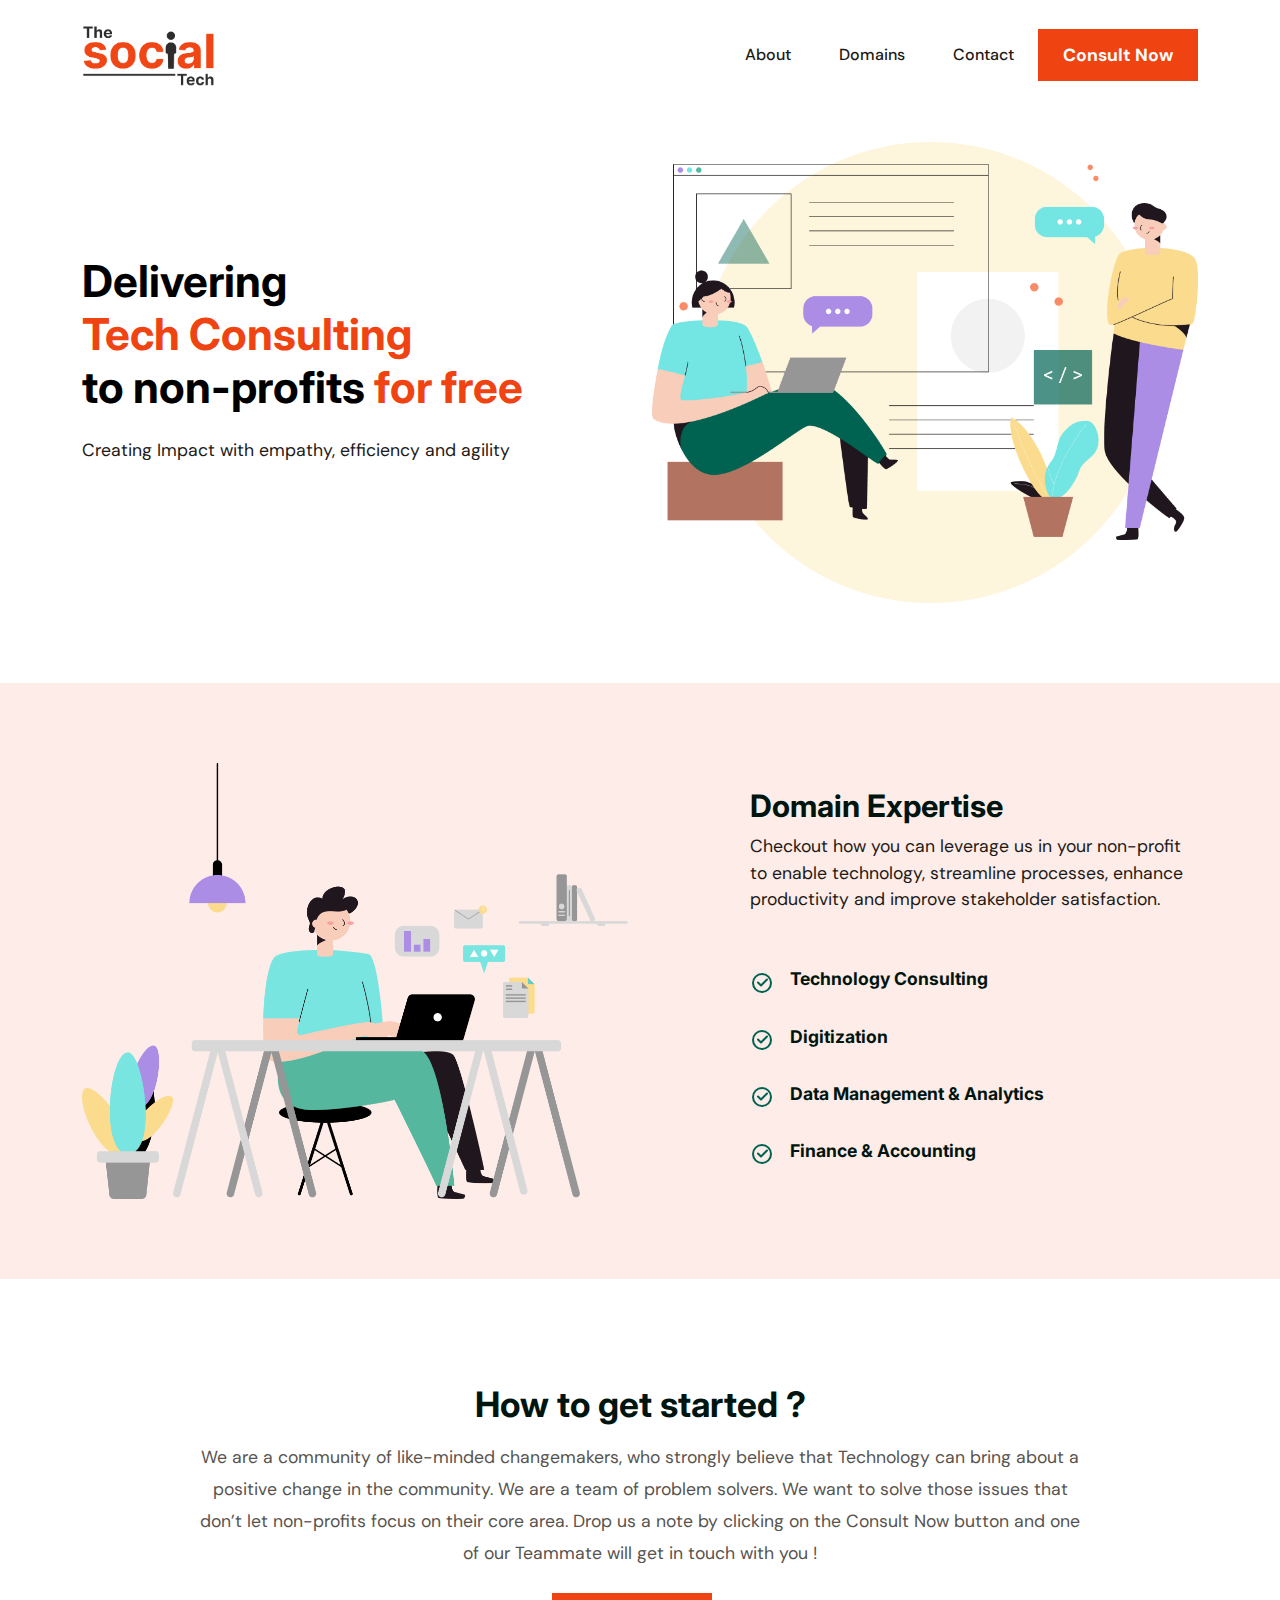
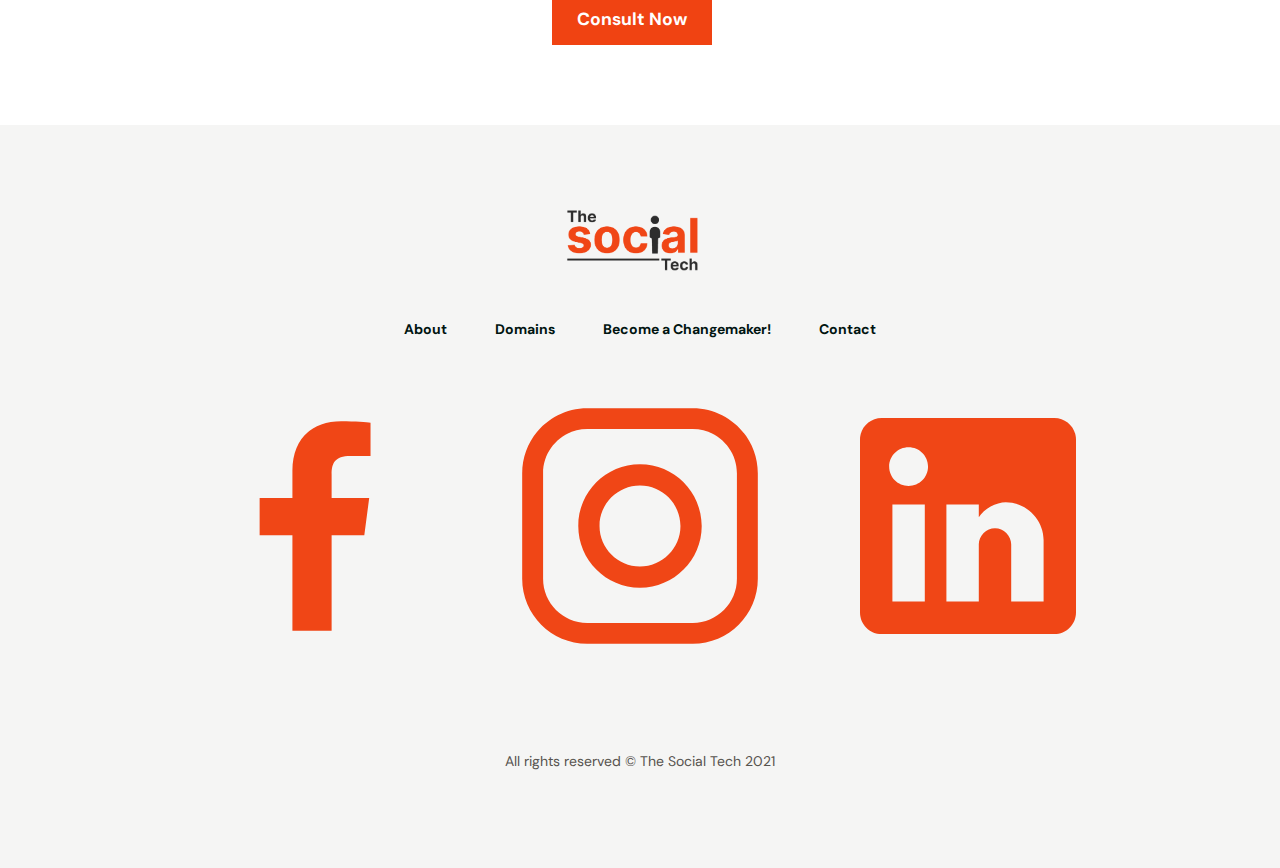
==== index.html @ 2494083f "Initial Commit" ====
<!DOCTYPE html>
<html lang="en">
  <head>
    <title>TheSocialTech | Helping Non Profits with Technology Consulting, Digitization, Analytic and Finance & Accounting</title>
    <meta charset="utf-8">
    <meta name="viewport" content="width=device-width, initial-scale=1, shrink-to-fit=no">
    <meta name="description" content="">
    <meta name="author" content="">
    <link rel="stylesheet" href="https://fonts.googleapis.com/css2?family=DM+Sans:wght@400;500;700&display=swap">
    <link rel="stylesheet" href="https://fonts.googleapis.com/css2?family=Poppins:wght@400;500;700&display=swap">
    <link rel="stylesheet" href="https://fonts.googleapis.com/css?family=Inter:400&amp;subset=latin">
    <link rel="stylesheet" href="css/bootstrap/bootstrap.min.css">
    <link rel="icon" href="favicon.ico">
  </head>
  <body>
    <div class="">
        
      <nav class="position-relative navbar navbar-expand-lg navbar-light py-5"><div class="container">
        <a class="navbar-brand" href="index.html">
          <img src="images/thesocialtech-logo.png" alt="" width="132"></a>
        <button class="btn p-0 d-lg-none navbar-burger">
          <svg width="24" height="24" viewbox="0 0 24 24" fill="none" xmlns="http://www.w3.org/2000/svg"><path fill-rule="evenodd" clip-rule="evenodd" d="M3.5 7C3.22386 7 3 6.77614 3 6.5C3 6.22386 3.22386 6 3.5 6H20.5C20.7761 6 21 6.22386 21 6.5C21 6.77614 20.7761 7 20.5 7H3.5ZM3.5 12C3.22386 12 3 11.7761 3 11.5C3 11.2239 3.22386 11 3.5 11H20.5C20.7761 11 21 11.2239 21 11.5C21 11.7761 20.7761 12 20.5 12H3.5ZM3 16.5C3 16.7761 3.22386 17 3.5 17H20.5C20.7761 17 21 16.7761 21 16.5C21 16.2239 20.7761 16 20.5 16H3.5C3.22386 16 3 16.2239 3 16.5Z" fill="#006251"></path></svg></button>
        <ul class="d-none d-lg-flex ms-auto navbar-nav">
		  <li class="nav-item"><a class="nav-link" href="about.html">About</a></li>
          <li class="nav-item"><a class="nav-link" href="service-domains.html">Domains</a></li>
          <li class="nav-item"><a class="nav-link" href="contact.html">Contact</a></li>
          <li class="nav-item">
        </ul>
		<div class="d-none d-lg-block"><a class="btn btn-secondary" href="non-profit-consult-us.html">Consult Now</a></li>
        </div>
        <div class="d-none navbar-menu position-fixed top-0 start-0 bottom-0 w-75 mw-sm" style="z-index: 9999;">
          <div class="navbar-backdrop position-fixed top-0 start-0 end-0 bottom-0 bg-primary" style="opacity: 90%;"></div>
          <nav class="position-relative h-100 w-100 d-flex flex-column py-6 px-6 navbar-light bg-white overflow-auto"><div class="d-flex align-items-center mb-10">
            <a class="me-auto navbar-brand" href="index.html">
              <img src="images/thesocialtech-logo.png" alt="" width="132"></a>
            <button class="navbar-close btn-close" type="button" aria-label="Close"></button>
            </div>
            <div>
              <ul class="nav flex-column"><li class="nav-item mb-4"><a class="nav-link" href="about.html">About</a></li>
                <li class="nav-item mb-4"><a class="nav-link" href="service-domains.html">Domains</a></li>
                <li class="nav-item mb-4"><a class="nav-link" href="contact.html">Contact</a></li>
              </ul><div class="mt-auto">
              <div class="py-6"><a class="w-100 btn btn-primary mb-2" href="non-profit-consult-us.html">Consult Now</a></div>
              <p class="mb-4 small text-center text-muted">© 2021 All rights reserved.</p>
              </div>
            </div>
          </nav></div>
      </nav>
        
      <section class="pb-8"><div class="container mt-8">
        <div class="row align-items-center mb-12">
          <div class="col-12 col-lg-6 mb-20 mb-lg-0">
            <!--<div class="mw-lg-md">-->
            <h1 class="mb-5 text-primary">
              Delivering<br><span class="text-secondary">Tech Consulting</span><br>
              to non-profits <span class="text-secondary">for free</span>
            </h1>
            <p class="lh-lg mb-6 lead">Creating Impact with empathy, efficiency and agility</p>
            <!--</div>-->
          </div>
          <div class="col-12 col-lg-6 ms-auto">
            <img class="img-fluid" src="cronos-assets/images/example-scene.png" alt="">
		  </div>
        </div>
        </div>
        <div class="d-none navbar-menu position-fixed top-0 start-0 bottom-0 w-75 mw-sm" style="z-index: 9999;">
          <div class="navbar-backdrop position-fixed top-0 start-0 end-0 bottom-0 bg-primary" style="opacity: 90%;"></div>
          <nav class="position-relative h-100 w-100 d-flex flex-column py-6 px-6 navbar-light bg-white overflow-auto"><div class="d-flex align-items-center mb-10">
            <a class="me-auto navbar-brand" href="#">
              <img src="cronos-assets/logos/cronos-logo.svg" alt="" width="132"></a>
            <button class="navbar-close btn-close" type="button" aria-label="Close"></button>
            </div>
            <div>
              <ul class="nav flex-column"><li class="nav-item mb-4"><a class="nav-link" href="#">About</a></li>
                <li class="nav-item mb-4"><a class="nav-link" href="#">Domains</a></li>
                <li class="nav-item mb-4"><a class="nav-link" href="#">Testimonials</a></li>
              </ul></div>
            <div class="mt-auto">
              <div class="py-6"><a class="w-100 btn btn-primary" href="#">Consult Now</a></div>
              <p class="mb-4 small text-center text-muted">© 2021 All rights reserved.</p>
            </div>
          </nav></div>
      </section>
        
      <section class="py-20 bg-secondary-light">
        <div class="container">
          <div class="row align-items-center">
            <div class="col-12 col-lg-6 mb-10 mb-lg-0">
              <img class="img-fluid" src="cronos-assets/images/scene-computer.png" alt="">
            </div>
            <div class="col-12 col-lg-6">
              <div class="mw-lg-md ms-lg-auto">
                <h3>Domain Expertise</h3>
                <p class="mb-14">Checkout how you can leverage us in your non-profit to enable technology,
                  streamline processes, enhance productivity and improve stakeholder satisfaction.</p>
                <div class="d-flex align-items-start mb-6">
                  <span class="me-4">
                    <svg width="24" height="24" viewbox="0 0 24 24" fill="none" xmlns="http://www.w3.org/2000/svg">
                      <path d="M12 21C16.9706 21 21 16.9706 21 12C21 7.02944 16.9706 3 12 3C7.02944 3 3 7.02944 3 12C3 16.9706 7.02944 21 12 21Z" stroke="#006251" stroke-width="2" stroke-linecap="round" stroke-linejoin="round"></path>
                      <path d="M8 11.5L11 14.5L17 8.5" stroke="#006251" stroke-width="2" stroke-linecap="round" stroke-linejoin="round"></path>
                    </svg>
                  </span>
                  <div>
                    <h6 class="mb-3">Technology Consulting</h6>
                  </div>
                </div>
                <div class="d-flex align-items-start mb-6">
                  <span class="me-4">
                    <svg width="24" height="24" viewbox="0 0 24 24" fill="none" xmlns="http://www.w3.org/2000/svg">
                      <path d="M12 21C16.9706 21 21 16.9706 21 12C21 7.02944 16.9706 3 12 3C7.02944 3 3 7.02944 3 12C3 16.9706 7.02944 21 12 21Z" stroke="#006251" stroke-width="2" stroke-linecap="round" stroke-linejoin="round"></path>
                      <path d="M8 11.5L11 14.5L17 8.5" stroke="#006251" stroke-width="2" stroke-linecap="round" stroke-linejoin="round"></path>
                    </svg>
                  </span>
                  <div>
                    <h6 class="mb-3">Digitization</h6>
                  </div>
                </div>
      
                <div class="d-flex align-items-start mb-6">
                  <span class="me-4">
                    <svg width="24" height="24" viewbox="0 0 24 24" fill="none" xmlns="http://www.w3.org/2000/svg">
                      <path d="M12 21C16.9706 21 21 16.9706 21 12C21 7.02944 16.9706 3 12 3C7.02944 3 3 7.02944 3 12C3 16.9706 7.02944 21 12 21Z" stroke="#006251" stroke-width="2" stroke-linecap="round" stroke-linejoin="round"></path>
                      <path d="M8 11.5L11 14.5L17 8.5" stroke="#006251" stroke-width="2" stroke-linecap="round" stroke-linejoin="round"></path>
                    </svg>
                  </span>
                  <div>
                    <h6 class="mb-3">Data Management &amp; Analytics</h6>
                  </div>
                </div>  
      
                <div class="d-flex align-items-start">
                  <span class="me-4">
                    <svg width="24" height="24" viewbox="0 0 24 24" fill="none" xmlns="http://www.w3.org/2000/svg">
                      <path d="M12 21C16.9706 21 21 16.9706 21 12C21 7.02944 16.9706 3 12 3C7.02944 3 3 7.02944 3 12C3 16.9706 7.02944 21 12 21Z" stroke="#006251" stroke-width="2" stroke-linecap="round" stroke-linejoin="round"></path>
                      <path d="M8 11.5L11 14.5L17 8.5" stroke="#006251" stroke-width="2" stroke-linecap="round" stroke-linejoin="round"></path>
                    </svg>
                  </span>
                  <div>
                    <h6 class="mb-3">Finance &amp; Accounting</h6>
                  </div>
                </div>
              </div>
            </div>
          </div>
        </div>
      </section>
        
      <!---<section class="py-20 bg-light">
        <div class="container">
          <div class="mw-3xl mx-auto mb-8 text-center">
            
            <h2 class="mt-6 mb-4">Domain Expertise</h2>
            <p class="mx-auto lh-lg text-muted">Checkout how you can leverage us in your non-profit to enable technology,
              streamline processes, enhance productivity and improve stakeholder satisfaction.
            </p>
          </div>
          <div class="row mb-n4">
            <div class="col-12 col-md-12 col-lg-12 p-4">
              <img class="img-fluid" src="images/services.png" alt="">
            </div>
          </div>
        </div>
      </section>-->
        
      <section class="py-20"><div class="container">
          <div class="mw-4xl mx-auto text-center">
            
            <h2 class="mt-6 mb-4">How to get started ?</h2>
            <p class="mb-6 mx-auto lh-lg text-muted">We are a community of like-minded changemakers, who strongly believe that Technology can bring about a 
      positive change in the community. We are a team of problem solvers. We want to solve those issues that 
      don’t let non-profits focus on their core area. Drop us a note by clicking on the Consult Now button and 
      one of our Teammate will get in touch with you !
      </p>
            <a class="btn btn-primary d-block d-md-inline-block mb-2 mb-md-0 mb-lg-0 me-md-4 btn-secondary" href="non-profit-consult-us.html">Consult Now</a>
          </div>
        </div>
      </section>
        
      <section class="py-20 bg-light"><div class="container">
        <div class="max-w-xl mx-auto">
          <div class="text-center pb-10 border-bottom">
            <a class="d-inline-block mb-10 navbar-brand" href="#">
              <img src="images/thesocialtech-logo.png" alt="" width="132"></a>
            <ul class="list-unstyled d-flex flex-wrap justify-content-center mb-10"><li class="mb-5 mb-lg-0 me-6 me-lg-12"><a class="small link-dark text-decoration-none fw-bold" href="#">About</a></li>
              <li class="mb-5 mb-lg-0 me-6 me-lg-12"><a class="small link-dark text-decoration-none fw-bold" href="#">Domains</a></li>
              <li class="mb-5 mb-lg-0 me-6 me-lg-12"><a class="small link-dark text-decoration-none fw-bold" href="#">Become a Changemaker!</a></li>
              <li><a class="small link-dark text-decoration-none fw-bold" href="#">Contact</a></li>
            </ul><div class="d-flex flex-wrap justify-content-center align-items-center">
            <a class="text-decoration-none me-10" href="https://fb.me/thesocialtechorg">
                  <img src="cronos-assets/logos/brands/facebook.svg" alt=""></a>
                <!--<a class="text-decoration-none me-10" href="#">
                  <img src="cronos-assets/logos/brands/twitter.svg" alt=""></a>-->
                <a class="text-decoration-none me-10" href="https://www.instagram.com/thesocialtechorg/">
                  <img src="cronos-assets/logos/brands/instagram.svg" alt=""></a>
                <a class="text-decoration-none" href="https://linkedin.com/company/thesocialtechorg">
                  <img src="cronos-assets/logos/brands/linkedIn.svg" alt=""></a>
            </div>
          </div>
          <p class="pt-10 small text-muted text-center">All rights reserved © The Social Tech 2021</p>
        </div>
        </div>
      </section>
    </div>
    <script src="js/bootstrap/bootstrap.bundle.min.js"></script>
    <script src="js/main.js"></script>
  </body>
</html>
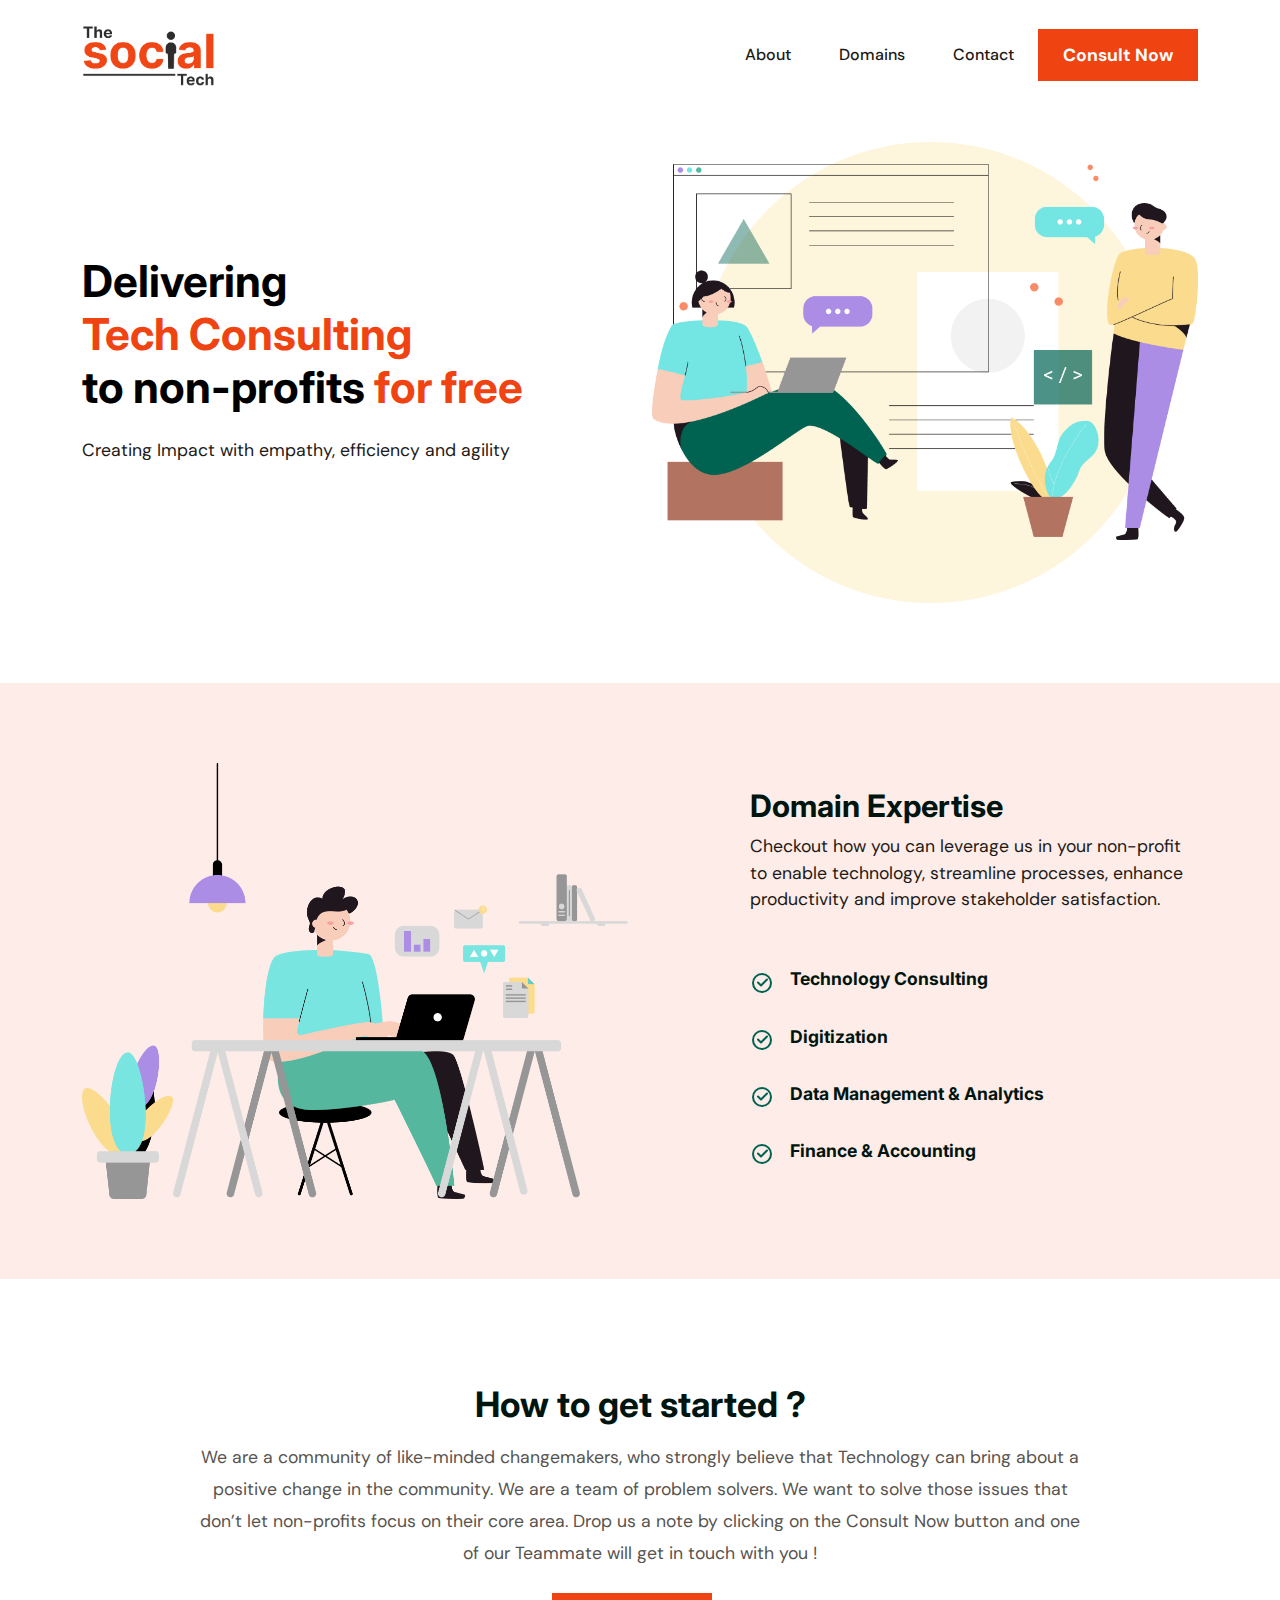
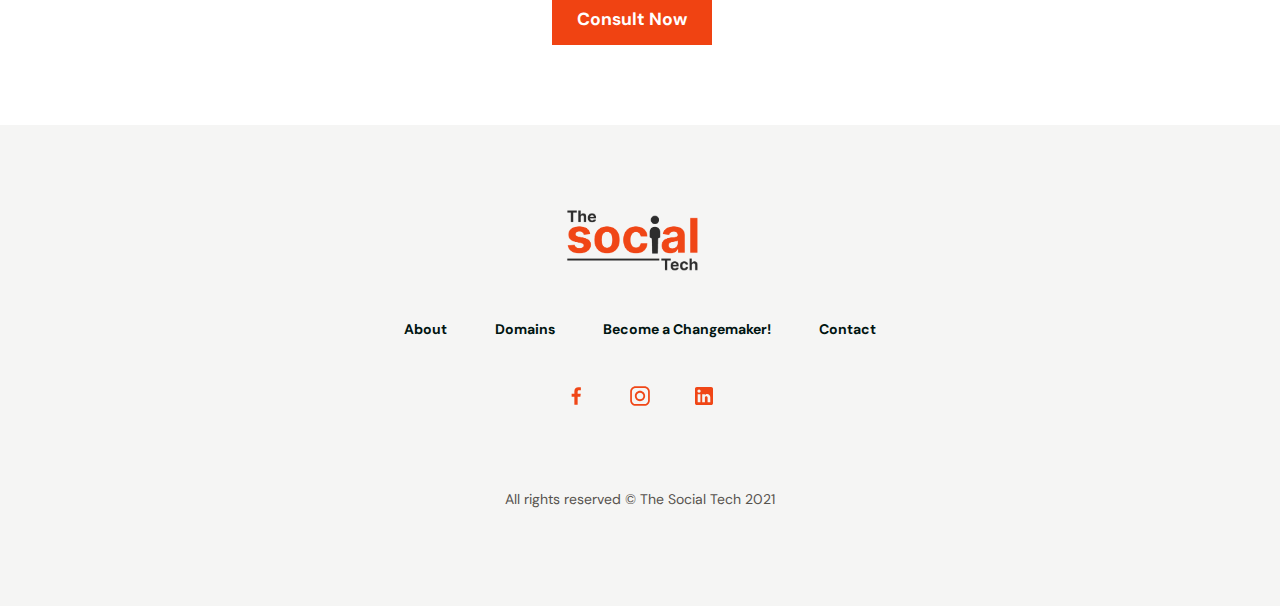
==== commit eec874f7: "Update index.html" ====
--- a/index.html
+++ b/index.html
@@ -1,207 +1,207 @@
-<!DOCTYPE html>
-<html lang="en">
-  <head>
-    <title>TheSocialTech | Helping Non Profits with Technology Consulting, Digitization, Analytic and Finance & Accounting</title>
-    <meta charset="utf-8">
-    <meta name="viewport" content="width=device-width, initial-scale=1, shrink-to-fit=no">
-    <meta name="description" content="">
-    <meta name="author" content="">
-    <link rel="stylesheet" href="https://fonts.googleapis.com/css2?family=DM+Sans:wght@400;500;700&display=swap">
-    <link rel="stylesheet" href="https://fonts.googleapis.com/css2?family=Poppins:wght@400;500;700&display=swap">
-    <link rel="stylesheet" href="https://fonts.googleapis.com/css?family=Inter:400&amp;subset=latin">
-    <link rel="stylesheet" href="css/bootstrap/bootstrap.min.css">
-    <link rel="icon" href="favicon.ico">
-  </head>
-  <body>
-    <div class="">
-        
-      <nav class="position-relative navbar navbar-expand-lg navbar-light py-5"><div class="container">
-        <a class="navbar-brand" href="index.html">
-          <img src="images/thesocialtech-logo.png" alt="" width="132"></a>
-        <button class="btn p-0 d-lg-none navbar-burger">
-          <svg width="24" height="24" viewbox="0 0 24 24" fill="none" xmlns="http://www.w3.org/2000/svg"><path fill-rule="evenodd" clip-rule="evenodd" d="M3.5 7C3.22386 7 3 6.77614 3 6.5C3 6.22386 3.22386 6 3.5 6H20.5C20.7761 6 21 6.22386 21 6.5C21 6.77614 20.7761 7 20.5 7H3.5ZM3.5 12C3.22386 12 3 11.7761 3 11.5C3 11.2239 3.22386 11 3.5 11H20.5C20.7761 11 21 11.2239 21 11.5C21 11.7761 20.7761 12 20.5 12H3.5ZM3 16.5C3 16.7761 3.22386 17 3.5 17H20.5C20.7761 17 21 16.7761 21 16.5C21 16.2239 20.7761 16 20.5 16H3.5C3.22386 16 3 16.2239 3 16.5Z" fill="#006251"></path></svg></button>
-        <ul class="d-none d-lg-flex ms-auto navbar-nav">
-		  <li class="nav-item"><a class="nav-link" href="about.html">About</a></li>
-          <li class="nav-item"><a class="nav-link" href="service-domains.html">Domains</a></li>
-          <li class="nav-item"><a class="nav-link" href="contact.html">Contact</a></li>
-          <li class="nav-item">
-        </ul>
-		<div class="d-none d-lg-block"><a class="btn btn-secondary" href="non-profit-consult-us.html">Consult Now</a></li>
-        </div>
-        <div class="d-none navbar-menu position-fixed top-0 start-0 bottom-0 w-75 mw-sm" style="z-index: 9999;">
-          <div class="navbar-backdrop position-fixed top-0 start-0 end-0 bottom-0 bg-primary" style="opacity: 90%;"></div>
-          <nav class="position-relative h-100 w-100 d-flex flex-column py-6 px-6 navbar-light bg-white overflow-auto"><div class="d-flex align-items-center mb-10">
-            <a class="me-auto navbar-brand" href="index.html">
-              <img src="images/thesocialtech-logo.png" alt="" width="132"></a>
-            <button class="navbar-close btn-close" type="button" aria-label="Close"></button>
-            </div>
-            <div>
-              <ul class="nav flex-column"><li class="nav-item mb-4"><a class="nav-link" href="about.html">About</a></li>
-                <li class="nav-item mb-4"><a class="nav-link" href="service-domains.html">Domains</a></li>
-                <li class="nav-item mb-4"><a class="nav-link" href="contact.html">Contact</a></li>
-              </ul><div class="mt-auto">
-              <div class="py-6"><a class="w-100 btn btn-primary mb-2" href="non-profit-consult-us.html">Consult Now</a></div>
-              <p class="mb-4 small text-center text-muted">© 2021 All rights reserved.</p>
-              </div>
-            </div>
-          </nav></div>
-      </nav>
-        
-      <section class="pb-8"><div class="container mt-8">
-        <div class="row align-items-center mb-12">
-          <div class="col-12 col-lg-6 mb-20 mb-lg-0">
-            <!--<div class="mw-lg-md">-->
-            <h1 class="mb-5 text-primary">
-              Delivering<br><span class="text-secondary">Tech Consulting</span><br>
-              to non-profits <span class="text-secondary">for free</span>
-            </h1>
-            <p class="lh-lg mb-6 lead">Creating Impact with empathy, efficiency and agility</p>
-            <!--</div>-->
-          </div>
-          <div class="col-12 col-lg-6 ms-auto">
-            <img class="img-fluid" src="cronos-assets/images/example-scene.png" alt="">
-		  </div>
-        </div>
-        </div>
-        <div class="d-none navbar-menu position-fixed top-0 start-0 bottom-0 w-75 mw-sm" style="z-index: 9999;">
-          <div class="navbar-backdrop position-fixed top-0 start-0 end-0 bottom-0 bg-primary" style="opacity: 90%;"></div>
-          <nav class="position-relative h-100 w-100 d-flex flex-column py-6 px-6 navbar-light bg-white overflow-auto"><div class="d-flex align-items-center mb-10">
-            <a class="me-auto navbar-brand" href="#">
-              <img src="cronos-assets/logos/cronos-logo.svg" alt="" width="132"></a>
-            <button class="navbar-close btn-close" type="button" aria-label="Close"></button>
-            </div>
-            <div>
-              <ul class="nav flex-column"><li class="nav-item mb-4"><a class="nav-link" href="#">About</a></li>
-                <li class="nav-item mb-4"><a class="nav-link" href="#">Domains</a></li>
-                <li class="nav-item mb-4"><a class="nav-link" href="#">Testimonials</a></li>
-              </ul></div>
-            <div class="mt-auto">
-              <div class="py-6"><a class="w-100 btn btn-primary" href="#">Consult Now</a></div>
-              <p class="mb-4 small text-center text-muted">© 2021 All rights reserved.</p>
-            </div>
-          </nav></div>
-      </section>
-        
-      <section class="py-20 bg-secondary-light">
-        <div class="container">
-          <div class="row align-items-center">
-            <div class="col-12 col-lg-6 mb-10 mb-lg-0">
-              <img class="img-fluid" src="cronos-assets/images/scene-computer.png" alt="">
-            </div>
-            <div class="col-12 col-lg-6">
-              <div class="mw-lg-md ms-lg-auto">
-                <h3>Domain Expertise</h3>
-                <p class="mb-14">Checkout how you can leverage us in your non-profit to enable technology,
-                  streamline processes, enhance productivity and improve stakeholder satisfaction.</p>
-                <div class="d-flex align-items-start mb-6">
-                  <span class="me-4">
-                    <svg width="24" height="24" viewbox="0 0 24 24" fill="none" xmlns="http://www.w3.org/2000/svg">
-                      <path d="M12 21C16.9706 21 21 16.9706 21 12C21 7.02944 16.9706 3 12 3C7.02944 3 3 7.02944 3 12C3 16.9706 7.02944 21 12 21Z" stroke="#006251" stroke-width="2" stroke-linecap="round" stroke-linejoin="round"></path>
-                      <path d="M8 11.5L11 14.5L17 8.5" stroke="#006251" stroke-width="2" stroke-linecap="round" stroke-linejoin="round"></path>
-                    </svg>
-                  </span>
-                  <div>
-                    <h6 class="mb-3">Technology Consulting</h6>
-                  </div>
-                </div>
-                <div class="d-flex align-items-start mb-6">
-                  <span class="me-4">
-                    <svg width="24" height="24" viewbox="0 0 24 24" fill="none" xmlns="http://www.w3.org/2000/svg">
-                      <path d="M12 21C16.9706 21 21 16.9706 21 12C21 7.02944 16.9706 3 12 3C7.02944 3 3 7.02944 3 12C3 16.9706 7.02944 21 12 21Z" stroke="#006251" stroke-width="2" stroke-linecap="round" stroke-linejoin="round"></path>
-                      <path d="M8 11.5L11 14.5L17 8.5" stroke="#006251" stroke-width="2" stroke-linecap="round" stroke-linejoin="round"></path>
-                    </svg>
-                  </span>
-                  <div>
-                    <h6 class="mb-3">Digitization</h6>
-                  </div>
-                </div>
-      
-                <div class="d-flex align-items-start mb-6">
-                  <span class="me-4">
-                    <svg width="24" height="24" viewbox="0 0 24 24" fill="none" xmlns="http://www.w3.org/2000/svg">
-                      <path d="M12 21C16.9706 21 21 16.9706 21 12C21 7.02944 16.9706 3 12 3C7.02944 3 3 7.02944 3 12C3 16.9706 7.02944 21 12 21Z" stroke="#006251" stroke-width="2" stroke-linecap="round" stroke-linejoin="round"></path>
-                      <path d="M8 11.5L11 14.5L17 8.5" stroke="#006251" stroke-width="2" stroke-linecap="round" stroke-linejoin="round"></path>
-                    </svg>
-                  </span>
-                  <div>
-                    <h6 class="mb-3">Data Management &amp; Analytics</h6>
-                  </div>
-                </div>  
-      
-                <div class="d-flex align-items-start">
-                  <span class="me-4">
-                    <svg width="24" height="24" viewbox="0 0 24 24" fill="none" xmlns="http://www.w3.org/2000/svg">
-                      <path d="M12 21C16.9706 21 21 16.9706 21 12C21 7.02944 16.9706 3 12 3C7.02944 3 3 7.02944 3 12C3 16.9706 7.02944 21 12 21Z" stroke="#006251" stroke-width="2" stroke-linecap="round" stroke-linejoin="round"></path>
-                      <path d="M8 11.5L11 14.5L17 8.5" stroke="#006251" stroke-width="2" stroke-linecap="round" stroke-linejoin="round"></path>
-                    </svg>
-                  </span>
-                  <div>
-                    <h6 class="mb-3">Finance &amp; Accounting</h6>
-                  </div>
-                </div>
-              </div>
-            </div>
-          </div>
-        </div>
-      </section>
-        
-      <!---<section class="py-20 bg-light">
-        <div class="container">
-          <div class="mw-3xl mx-auto mb-8 text-center">
-            
-            <h2 class="mt-6 mb-4">Domain Expertise</h2>
-            <p class="mx-auto lh-lg text-muted">Checkout how you can leverage us in your non-profit to enable technology,
-              streamline processes, enhance productivity and improve stakeholder satisfaction.
-            </p>
-          </div>
-          <div class="row mb-n4">
-            <div class="col-12 col-md-12 col-lg-12 p-4">
-              <img class="img-fluid" src="images/services.png" alt="">
-            </div>
-          </div>
-        </div>
-      </section>-->
-        
-      <section class="py-20"><div class="container">
-          <div class="mw-4xl mx-auto text-center">
-            
-            <h2 class="mt-6 mb-4">How to get started ?</h2>
-            <p class="mb-6 mx-auto lh-lg text-muted">We are a community of like-minded changemakers, who strongly believe that Technology can bring about a 
-      positive change in the community. We are a team of problem solvers. We want to solve those issues that 
-      don’t let non-profits focus on their core area. Drop us a note by clicking on the Consult Now button and 
-      one of our Teammate will get in touch with you !
-      </p>
-            <a class="btn btn-primary d-block d-md-inline-block mb-2 mb-md-0 mb-lg-0 me-md-4 btn-secondary" href="non-profit-consult-us.html">Consult Now</a>
-          </div>
-        </div>
-      </section>
-        
-      <section class="py-20 bg-light"><div class="container">
-        <div class="max-w-xl mx-auto">
-          <div class="text-center pb-10 border-bottom">
-            <a class="d-inline-block mb-10 navbar-brand" href="#">
-              <img src="images/thesocialtech-logo.png" alt="" width="132"></a>
-            <ul class="list-unstyled d-flex flex-wrap justify-content-center mb-10"><li class="mb-5 mb-lg-0 me-6 me-lg-12"><a class="small link-dark text-decoration-none fw-bold" href="#">About</a></li>
-              <li class="mb-5 mb-lg-0 me-6 me-lg-12"><a class="small link-dark text-decoration-none fw-bold" href="#">Domains</a></li>
-              <li class="mb-5 mb-lg-0 me-6 me-lg-12"><a class="small link-dark text-decoration-none fw-bold" href="#">Become a Changemaker!</a></li>
-              <li><a class="small link-dark text-decoration-none fw-bold" href="#">Contact</a></li>
-            </ul><div class="d-flex flex-wrap justify-content-center align-items-center">
-            <a class="text-decoration-none me-10" href="https://fb.me/thesocialtechorg">
-                  <img src="cronos-assets/logos/brands/facebook.svg" alt=""></a>
-                <!--<a class="text-decoration-none me-10" href="#">
-                  <img src="cronos-assets/logos/brands/twitter.svg" alt=""></a>-->
-                <a class="text-decoration-none me-10" href="https://www.instagram.com/thesocialtechorg/">
-                  <img src="cronos-assets/logos/brands/instagram.svg" alt=""></a>
-                <a class="text-decoration-none" href="https://linkedin.com/company/thesocialtechorg">
-                  <img src="cronos-assets/logos/brands/linkedIn.svg" alt=""></a>
-            </div>
-          </div>
-          <p class="pt-10 small text-muted text-center">All rights reserved © The Social Tech 2021</p>
-        </div>
-        </div>
-      </section>
-    </div>
-    <script src="js/bootstrap/bootstrap.bundle.min.js"></script>
-    <script src="js/main.js"></script>
-  </body>
-</html>
+<!DOCTYPE html>
+<html lang="en">
+  <head>
+    <title>TheSocialTech | Helping Non Profits with Technology Consulting, Digitization, Analytic and Finance & Accounting</title>
+    <meta charset="utf-8">
+    <meta name="viewport" content="width=device-width, initial-scale=1, shrink-to-fit=no">
+    <meta name="description" content="">
+    <meta name="author" content="">
+    <link rel="stylesheet" href="https://fonts.googleapis.com/css2?family=DM+Sans:wght@400;500;700&display=swap">
+    <link rel="stylesheet" href="https://fonts.googleapis.com/css2?family=Poppins:wght@400;500;700&display=swap">
+    <link rel="stylesheet" href="https://fonts.googleapis.com/css?family=Inter:400&amp;subset=latin">
+    <link rel="stylesheet" href="css/bootstrap/bootstrap.min.css">
+    <link rel="icon" href="favicon.ico">
+  </head>
+  <body>
+    <div class="">
+        
+      <nav class="position-relative navbar navbar-expand-lg navbar-light py-5"><div class="container">
+        <a class="navbar-brand" href="index.html">
+          <img src="images/thesocialtech-logo.png" alt="" width="132"></a>
+        <button class="btn p-0 d-lg-none navbar-burger">
+          <svg width="24" height="24" viewbox="0 0 24 24" fill="none" xmlns="http://www.w3.org/2000/svg"><path fill-rule="evenodd" clip-rule="evenodd" d="M3.5 7C3.22386 7 3 6.77614 3 6.5C3 6.22386 3.22386 6 3.5 6H20.5C20.7761 6 21 6.22386 21 6.5C21 6.77614 20.7761 7 20.5 7H3.5ZM3.5 12C3.22386 12 3 11.7761 3 11.5C3 11.2239 3.22386 11 3.5 11H20.5C20.7761 11 21 11.2239 21 11.5C21 11.7761 20.7761 12 20.5 12H3.5ZM3 16.5C3 16.7761 3.22386 17 3.5 17H20.5C20.7761 17 21 16.7761 21 16.5C21 16.2239 20.7761 16 20.5 16H3.5C3.22386 16 3 16.2239 3 16.5Z" fill="#006251"></path></svg></button>
+        <ul class="d-none d-lg-flex ms-auto navbar-nav">
+		  <li class="nav-item"><a class="nav-link" href="about.html">About</a></li>
+          <li class="nav-item"><a class="nav-link" href="service-domains.html">Domains</a></li>
+          <li class="nav-item"><a class="nav-link" href="contact.html">Contact</a></li>
+          <li class="nav-item">
+        </ul>
+		<div class="d-none d-lg-block"><a class="btn btn-secondary" href="non-profit-consult-us.html">Consult Now</a></li>
+        </div>
+        <div class="d-none navbar-menu position-fixed top-0 start-0 bottom-0 w-75 mw-sm" style="z-index: 9999;">
+          <div class="navbar-backdrop position-fixed top-0 start-0 end-0 bottom-0 bg-primary" style="opacity: 90%;"></div>
+          <nav class="position-relative h-100 w-100 d-flex flex-column py-6 px-6 navbar-light bg-white overflow-auto"><div class="d-flex align-items-center mb-10">
+            <a class="me-auto navbar-brand" href="index.html">
+              <img src="images/thesocialtech-logo.png" alt="" width="132"></a>
+            <button class="navbar-close btn-close" type="button" aria-label="Close"></button>
+            </div>
+            <div>
+              <ul class="nav flex-column"><li class="nav-item mb-4"><a class="nav-link" href="about.html">About</a></li>
+                <li class="nav-item mb-4"><a class="nav-link" href="service-domains.html">Domains</a></li>
+                <li class="nav-item mb-4"><a class="nav-link" href="contact.html">Contact</a></li>
+              </ul><div class="mt-auto">
+              <div class="py-6"><a class="w-100 btn btn-primary mb-2" href="non-profit-consult-us.html">Consult Now</a></div>
+              <p class="mb-4 small text-center text-muted">© 2021 All rights reserved.</p>
+              </div>
+            </div>
+          </nav></div>
+      </nav>
+        
+      <section class="pb-8"><div class="container mt-8">
+        <div class="row align-items-center mb-12">
+          <div class="col-12 col-lg-6 mb-20 mb-lg-0">
+            <!--<div class="mw-lg-md">-->
+            <h1 class="mb-5 text-primary">
+              Delivering<br><span class="text-secondary">Tech Consulting</span><br>
+              to non-profits <span class="text-secondary">for free</span>
+            </h1>
+            <p class="lh-lg mb-6 lead">Creating Impact with empathy, efficiency and agility</p>
+            <!--</div>-->
+          </div>
+          <div class="col-12 col-lg-6 ms-auto">
+            <img class="img-fluid" src="cronos-assets/images/example-scene.png" alt="">
+		  </div>
+        </div>
+        </div>
+        <div class="d-none navbar-menu position-fixed top-0 start-0 bottom-0 w-75 mw-sm" style="z-index: 9999;">
+          <div class="navbar-backdrop position-fixed top-0 start-0 end-0 bottom-0 bg-primary" style="opacity: 90%;"></div>
+          <nav class="position-relative h-100 w-100 d-flex flex-column py-6 px-6 navbar-light bg-white overflow-auto"><div class="d-flex align-items-center mb-10">
+            <a class="me-auto navbar-brand" href="#">
+              <img src="cronos-assets/logos/cronos-logo.svg" alt="" width="132"></a>
+            <button class="navbar-close btn-close" type="button" aria-label="Close"></button>
+            </div>
+            <div>
+              <ul class="nav flex-column"><li class="nav-item mb-4"><a class="nav-link" href="#">About</a></li>
+                <li class="nav-item mb-4"><a class="nav-link" href="#">Domains</a></li>
+                <li class="nav-item mb-4"><a class="nav-link" href="#">Testimonials</a></li>
+              </ul></div>
+            <div class="mt-auto">
+              <div class="py-6"><a class="w-100 btn btn-primary" href="#">Consult Now</a></div>
+              <p class="mb-4 small text-center text-muted">© 2021 All rights reserved.</p>
+            </div>
+          </nav></div>
+      </section>
+        
+      <section class="py-20 bg-secondary-light">
+        <div class="container">
+          <div class="row align-items-center">
+            <div class="col-12 col-lg-6 mb-10 mb-lg-0">
+              <img class="img-fluid" src="cronos-assets/images/scene-computer.png" alt="">
+            </div>
+            <div class="col-12 col-lg-6">
+              <div class="mw-lg-md ms-lg-auto">
+                <h3>Domain Expertise</h3>
+                <p class="mb-14">Checkout how you can leverage us in your non-profit to enable technology,
+                  streamline processes, enhance productivity and improve stakeholder satisfaction.</p>
+                <div class="d-flex align-items-start mb-6">
+                  <span class="me-4">
+                    <svg width="24" height="24" viewbox="0 0 24 24" fill="none" xmlns="http://www.w3.org/2000/svg">
+                      <path d="M12 21C16.9706 21 21 16.9706 21 12C21 7.02944 16.9706 3 12 3C7.02944 3 3 7.02944 3 12C3 16.9706 7.02944 21 12 21Z" stroke="#006251" stroke-width="2" stroke-linecap="round" stroke-linejoin="round"></path>
+                      <path d="M8 11.5L11 14.5L17 8.5" stroke="#006251" stroke-width="2" stroke-linecap="round" stroke-linejoin="round"></path>
+                    </svg>
+                  </span>
+                  <div>
+                    <h6 class="mb-3">Technology Consulting</h6>
+                  </div>
+                </div>
+                <div class="d-flex align-items-start mb-6">
+                  <span class="me-4">
+                    <svg width="24" height="24" viewbox="0 0 24 24" fill="none" xmlns="http://www.w3.org/2000/svg">
+                      <path d="M12 21C16.9706 21 21 16.9706 21 12C21 7.02944 16.9706 3 12 3C7.02944 3 3 7.02944 3 12C3 16.9706 7.02944 21 12 21Z" stroke="#006251" stroke-width="2" stroke-linecap="round" stroke-linejoin="round"></path>
+                      <path d="M8 11.5L11 14.5L17 8.5" stroke="#006251" stroke-width="2" stroke-linecap="round" stroke-linejoin="round"></path>
+                    </svg>
+                  </span>
+                  <div>
+                    <h6 class="mb-3">Digitization</h6>
+                  </div>
+                </div>
+      
+                <div class="d-flex align-items-start mb-6">
+                  <span class="me-4">
+                    <svg width="24" height="24" viewbox="0 0 24 24" fill="none" xmlns="http://www.w3.org/2000/svg">
+                      <path d="M12 21C16.9706 21 21 16.9706 21 12C21 7.02944 16.9706 3 12 3C7.02944 3 3 7.02944 3 12C3 16.9706 7.02944 21 12 21Z" stroke="#006251" stroke-width="2" stroke-linecap="round" stroke-linejoin="round"></path>
+                      <path d="M8 11.5L11 14.5L17 8.5" stroke="#006251" stroke-width="2" stroke-linecap="round" stroke-linejoin="round"></path>
+                    </svg>
+                  </span>
+                  <div>
+                    <h6 class="mb-3">Data Management &amp; Analytics</h6>
+                  </div>
+                </div>  
+      
+                <div class="d-flex align-items-start">
+                  <span class="me-4">
+                    <svg width="24" height="24" viewbox="0 0 24 24" fill="none" xmlns="http://www.w3.org/2000/svg">
+                      <path d="M12 21C16.9706 21 21 16.9706 21 12C21 7.02944 16.9706 3 12 3C7.02944 3 3 7.02944 3 12C3 16.9706 7.02944 21 12 21Z" stroke="#006251" stroke-width="2" stroke-linecap="round" stroke-linejoin="round"></path>
+                      <path d="M8 11.5L11 14.5L17 8.5" stroke="#006251" stroke-width="2" stroke-linecap="round" stroke-linejoin="round"></path>
+                    </svg>
+                  </span>
+                  <div>
+                    <h6 class="mb-3">Finance &amp; Accounting</h6>
+                  </div>
+                </div>
+              </div>
+            </div>
+          </div>
+        </div>
+      </section>
+        
+      <!---<section class="py-20 bg-light">
+        <div class="container">
+          <div class="mw-3xl mx-auto mb-8 text-center">
+            
+            <h2 class="mt-6 mb-4">Domain Expertise</h2>
+            <p class="mx-auto lh-lg text-muted">Checkout how you can leverage us in your non-profit to enable technology,
+              streamline processes, enhance productivity and improve stakeholder satisfaction.
+            </p>
+          </div>
+          <div class="row mb-n4">
+            <div class="col-12 col-md-12 col-lg-12 p-4">
+              <img class="img-fluid" src="images/services.png" alt="">
+            </div>
+          </div>
+        </div>
+      </section>-->
+        
+      <section class="py-20"><div class="container">
+          <div class="mw-4xl mx-auto text-center">
+            
+            <h2 class="mt-6 mb-4">How to get started ?</h2>
+            <p class="mb-6 mx-auto lh-lg text-muted">We are a community of like-minded changemakers, who strongly believe that Technology can bring about a 
+      positive change in the community. We are a team of problem solvers. We want to solve those issues that 
+      don’t let non-profits focus on their core area. Drop us a note by clicking on the Consult Now button and 
+      one of our Teammate will get in touch with you !
+      </p>
+            <a class="btn btn-primary d-block d-md-inline-block mb-2 mb-md-0 mb-lg-0 me-md-4 btn-secondary" href="non-profit-consult-us.html">Consult Now</a>
+          </div>
+        </div>
+      </section>
+        
+      <section class="py-20 bg-light"><div class="container">
+        <div class="max-w-xl mx-auto">
+          <div class="text-center pb-10 border-bottom">
+            <a class="d-inline-block mb-10 navbar-brand" href="#">
+              <img src="images/thesocialtech-logo.png" alt="" width="132"></a>
+            <ul class="list-unstyled d-flex flex-wrap justify-content-center mb-10"><li class="mb-5 mb-lg-0 me-6 me-lg-12"><a class="small link-dark text-decoration-none fw-bold" href="#">About</a></li>
+              <li class="mb-5 mb-lg-0 me-6 me-lg-12"><a class="small link-dark text-decoration-none fw-bold" href="#">Domains</a></li>
+              <li class="mb-5 mb-lg-0 me-6 me-lg-12"><a class="small link-dark text-decoration-none fw-bold" href="#">Become a Changemaker!</a></li>
+              <li><a class="small link-dark text-decoration-none fw-bold" href="#">Contact</a></li>
+            </ul><div class="d-flex flex-wrap justify-content-center align-items-center">
+                <a class="text-decoration-none me-10" href="https://fb.me/thesocialtechorg">
+                  <img src="cronos-assets/logos/brands/facebook.svg" height="24" width="24"  alt=""></a>
+                <!--<a class="text-decoration-none me-10" href="#">
+                  <img src="cronos-assets/logos/brands/twitter.svg" alt=""></a>-->
+                <a class="text-decoration-none me-10" href="https://www.instagram.com/thesocialtechorg/">
+                  <img src="cronos-assets/logos/brands/instagram.svg" height="24" width="24" alt=""></a>
+                <a class="text-decoration-none" href="https://linkedin.com/company/thesocialtechorg">
+                  <img src="cronos-assets/logos/brands/linkedIn.svg" height="24" width="24" alt=""></a>
+            </div>
+          </div>
+          <p class="pt-10 small text-muted text-center">All rights reserved © The Social Tech 2021</p>
+        </div>
+        </div>
+      </section>
+    </div>
+    <script src="js/bootstrap/bootstrap.bundle.min.js"></script>
+    <script src="js/main.js"></script>
+  </body>
+</html>
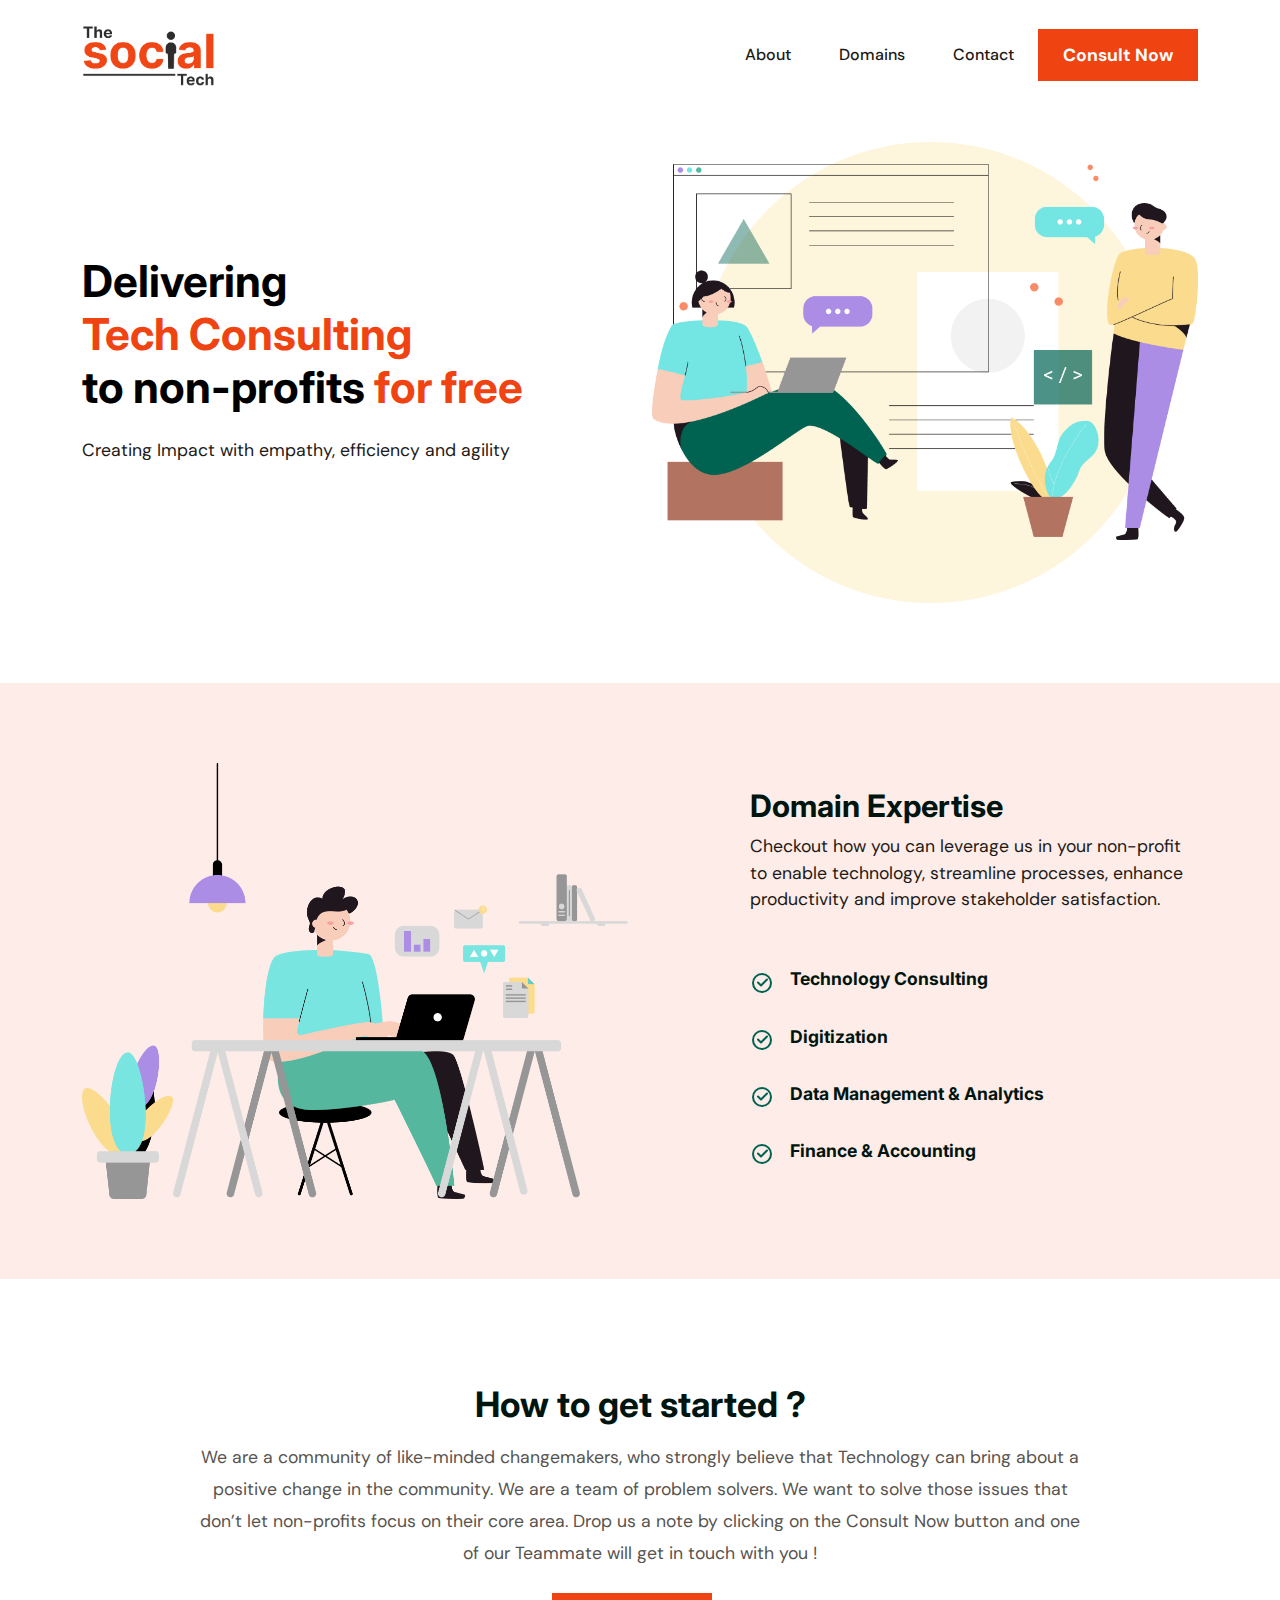
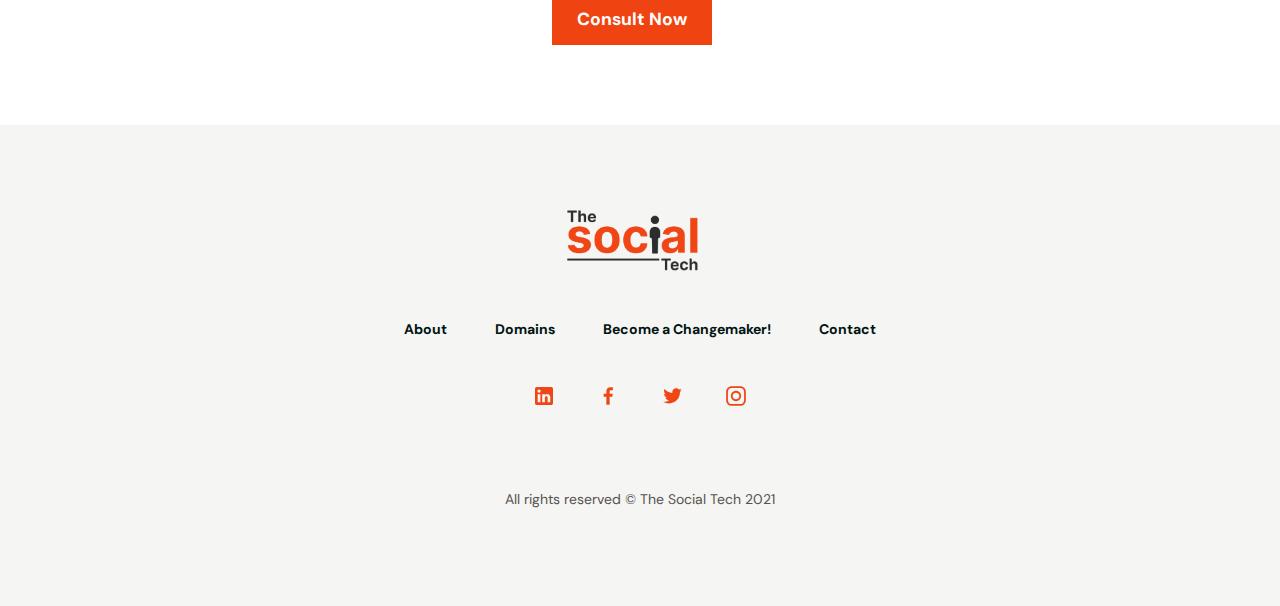
==== commit 541c7018: "Update index.html" ====
--- a/index.html
+++ b/index.html
@@ -186,14 +186,14 @@
               <li class="mb-5 mb-lg-0 me-6 me-lg-12"><a class="small link-dark text-decoration-none fw-bold" href="#">Become a Changemaker!</a></li>
               <li><a class="small link-dark text-decoration-none fw-bold" href="#">Contact</a></li>
             </ul><div class="d-flex flex-wrap justify-content-center align-items-center">
+                <a class="text-decoration-none me-10" href="https://linkedin.com/company/thesocialtechorg">
+                  <img src="cronos-assets/logos/brands/linkedIn.svg" height="24" width="24" alt=""></a>
                 <a class="text-decoration-none me-10" href="https://fb.me/thesocialtechorg">
                   <img src="cronos-assets/logos/brands/facebook.svg" height="24" width="24"  alt=""></a>
-                <!--<a class="text-decoration-none me-10" href="#">
-                  <img src="cronos-assets/logos/brands/twitter.svg" alt=""></a>-->
-                <a class="text-decoration-none me-10" href="https://www.instagram.com/thesocialtechorg/">
+                <a class="text-decoration-none me-10" href="https://twitter.com/SocialTechOrg">
+                  <img src="cronos-assets/logos/brands/twitter.svg" height="24" width="24" alt=""></a>
+                <a class="text-decoration-none" href="https://www.instagram.com/thesocialtechorg/">
                   <img src="cronos-assets/logos/brands/instagram.svg" height="24" width="24" alt=""></a>
-                <a class="text-decoration-none" href="https://linkedin.com/company/thesocialtechorg">
-                  <img src="cronos-assets/logos/brands/linkedIn.svg" height="24" width="24" alt=""></a>
             </div>
           </div>
           <p class="pt-10 small text-muted text-center">All rights reserved © The Social Tech 2021</p>
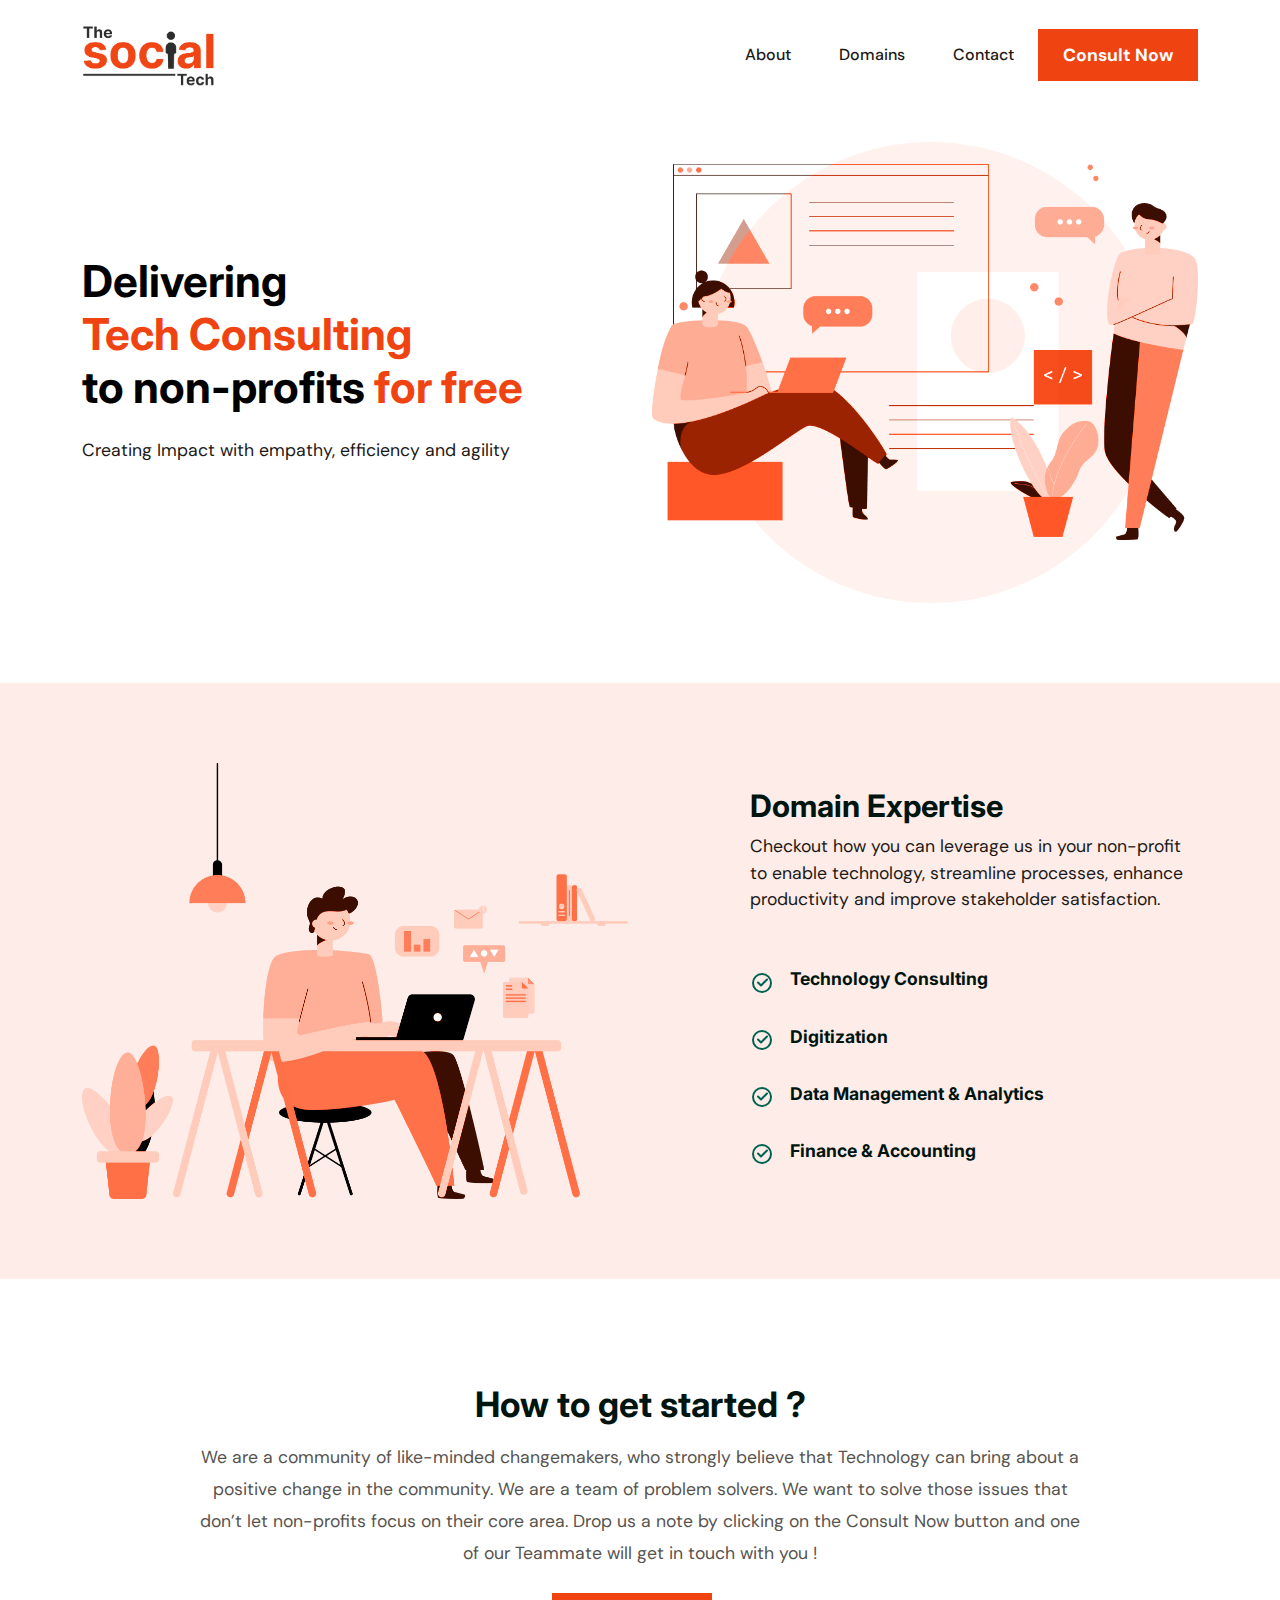
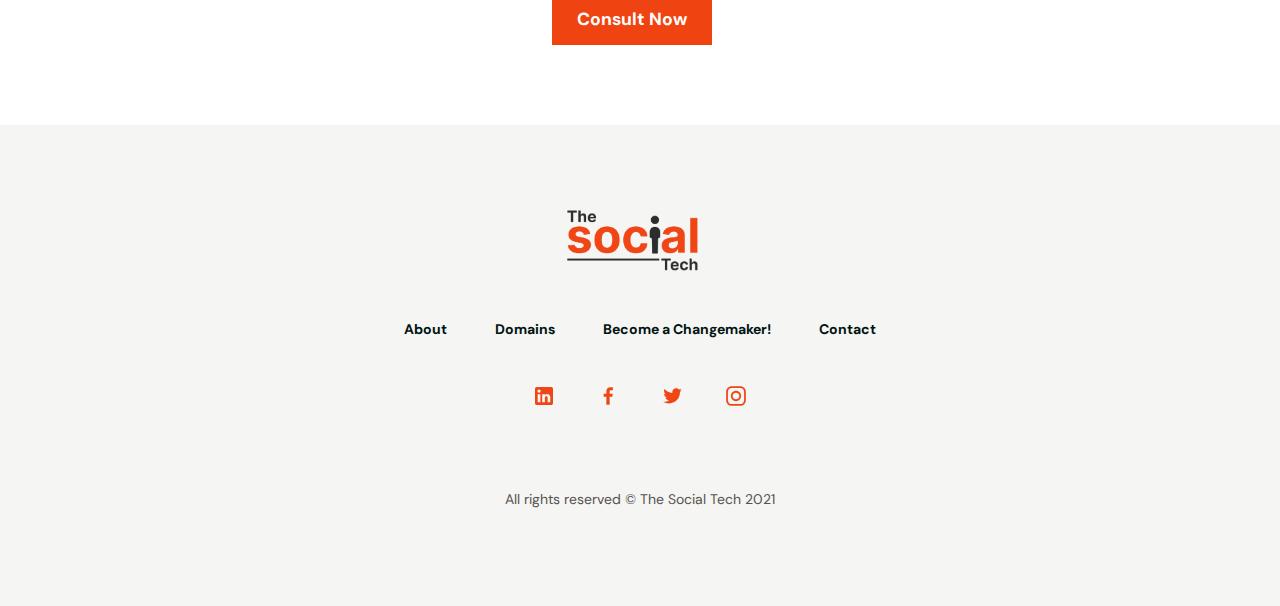
==== commit 1d0fd142: "Added Illustrations" ====
--- a/index.html
+++ b/index.html
@@ -59,7 +59,7 @@
             <!--</div>-->
           </div>
           <div class="col-12 col-lg-6 ms-auto">
-            <img class="img-fluid" src="cronos-assets/images/example-scene.png" alt="">
+            <img class="img-fluid" src="images/example-scene-orange.png" alt="">
 		  </div>
         </div>
         </div>
@@ -86,7 +86,7 @@
         <div class="container">
           <div class="row align-items-center">
             <div class="col-12 col-lg-6 mb-10 mb-lg-0">
-              <img class="img-fluid" src="cronos-assets/images/scene-computer.png" alt="">
+              <img class="img-fluid" src="images/scene-computer-orange.png" alt="">
             </div>
             <div class="col-12 col-lg-6">
               <div class="mw-lg-md ms-lg-auto">
@@ -181,10 +181,11 @@
           <div class="text-center pb-10 border-bottom">
             <a class="d-inline-block mb-10 navbar-brand" href="#">
               <img src="images/thesocialtech-logo.png" alt="" width="132"></a>
-            <ul class="list-unstyled d-flex flex-wrap justify-content-center mb-10"><li class="mb-5 mb-lg-0 me-6 me-lg-12"><a class="small link-dark text-decoration-none fw-bold" href="#">About</a></li>
-              <li class="mb-5 mb-lg-0 me-6 me-lg-12"><a class="small link-dark text-decoration-none fw-bold" href="#">Domains</a></li>
-              <li class="mb-5 mb-lg-0 me-6 me-lg-12"><a class="small link-dark text-decoration-none fw-bold" href="#">Become a Changemaker!</a></li>
-              <li><a class="small link-dark text-decoration-none fw-bold" href="#">Contact</a></li>
+            <ul class="list-unstyled d-flex flex-wrap justify-content-center mb-10">
+				<li class="mb-5 mb-lg-0 me-6 me-lg-12"><a class="small link-dark text-decoration-none fw-bold" href="about.html">About</a></li>
+                <li class="mb-5 mb-lg-0 me-6 me-lg-12"><a class="small link-dark text-decoration-none fw-bold" href="service-domains.html">Domains</a></li>
+                <li class="mb-5 mb-lg-0 me-6 me-lg-12"><a class="small link-dark text-decoration-none fw-bold" href="changemaker-registration.html">Become a Changemaker!</a></li>
+                <li><a class="small link-dark text-decoration-none fw-bold" href="contact.html">Contact</a></li>
             </ul><div class="d-flex flex-wrap justify-content-center align-items-center">
                 <a class="text-decoration-none me-10" href="https://linkedin.com/company/thesocialtechorg">
                   <img src="cronos-assets/logos/brands/linkedIn.svg" height="24" width="24" alt=""></a>
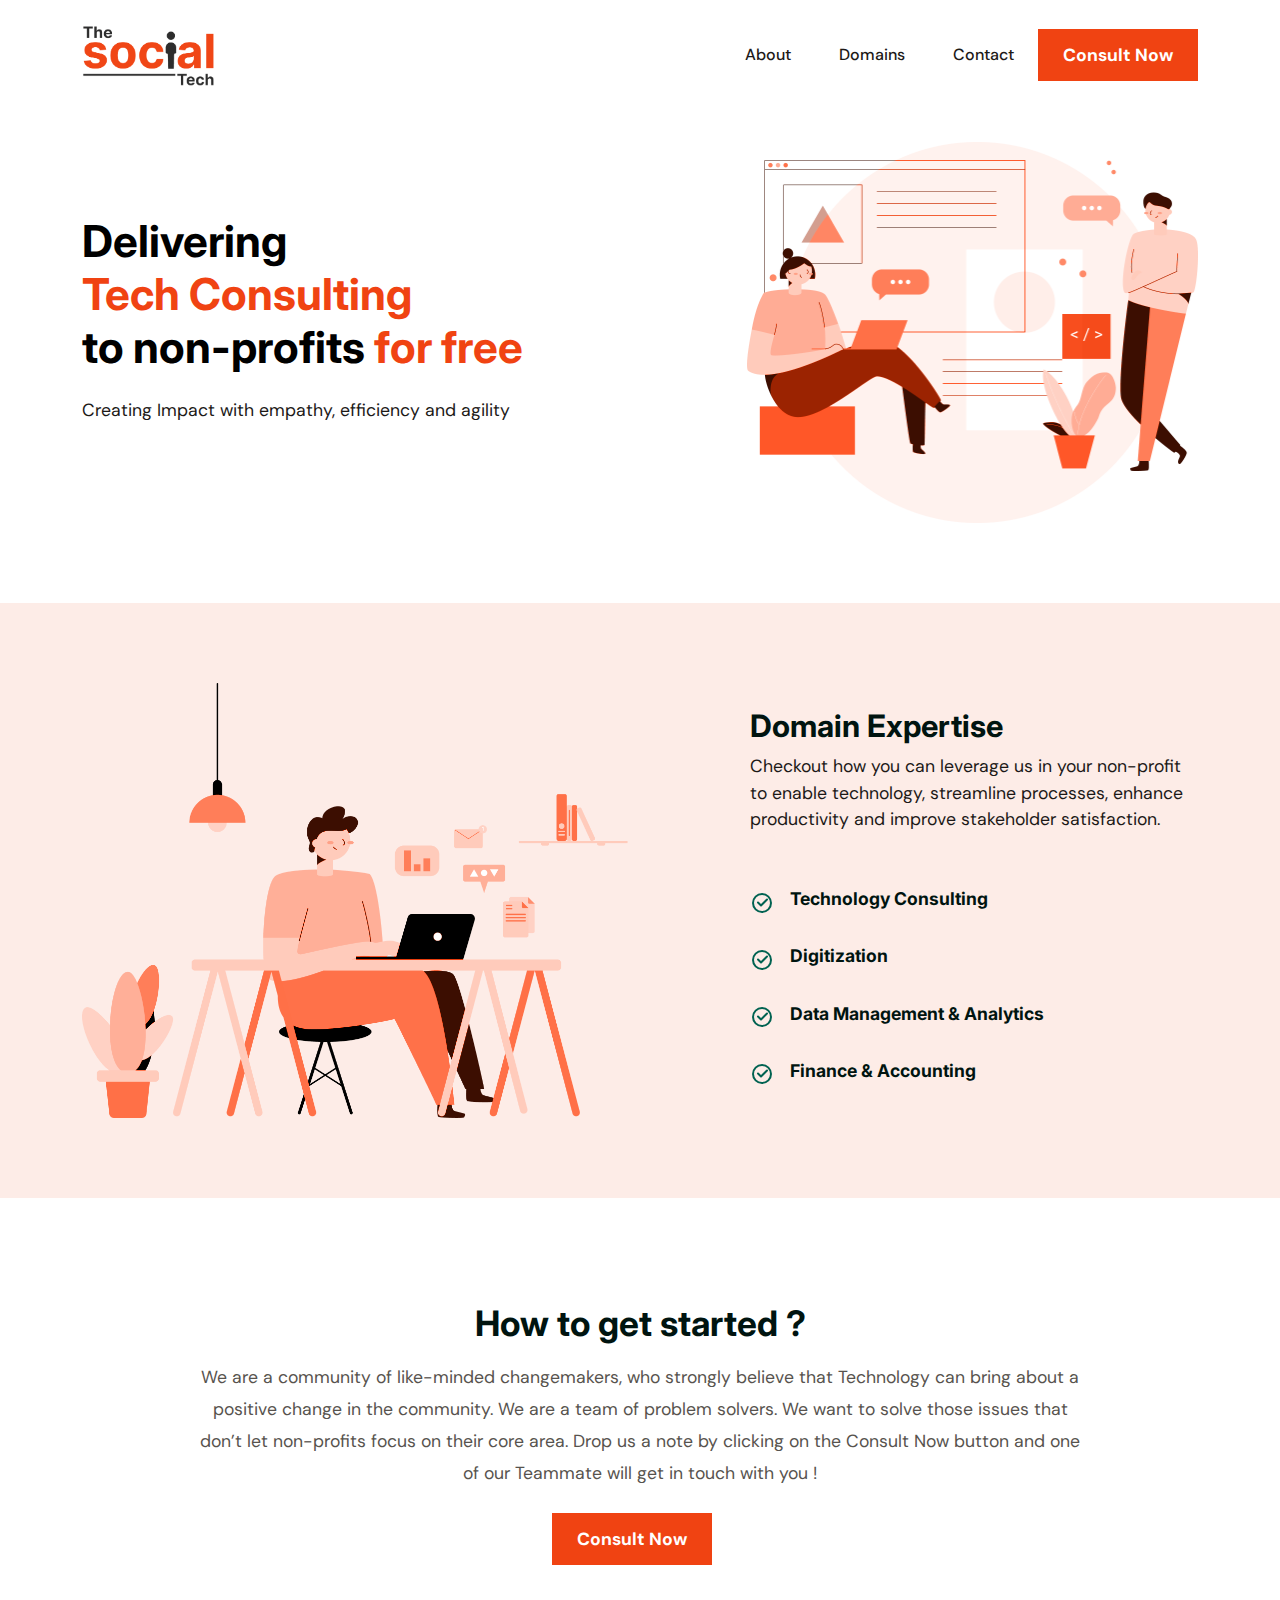
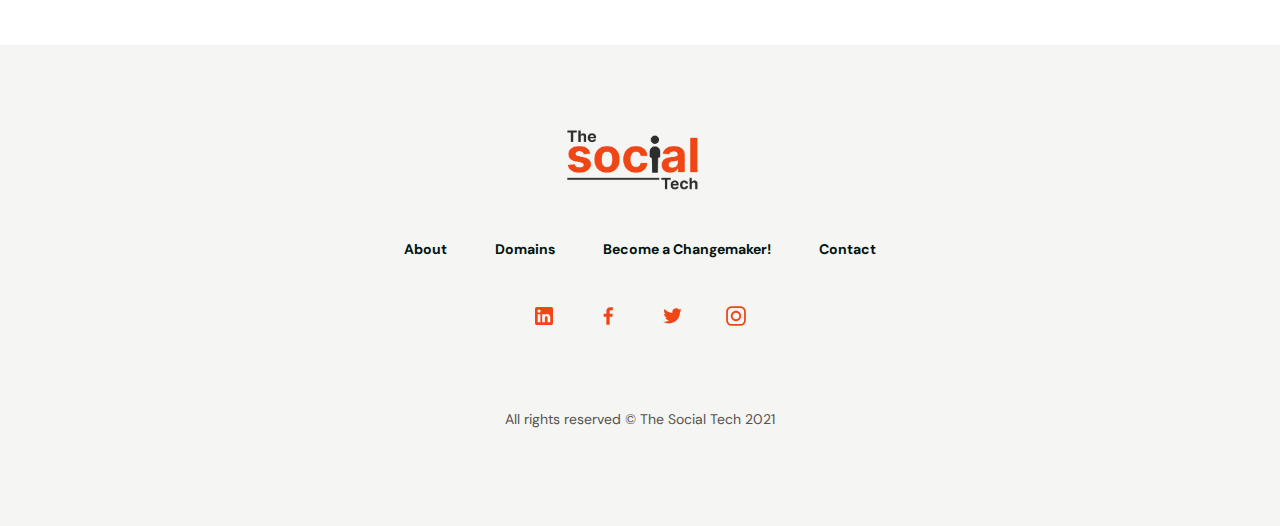
==== commit e5ce202b: "Image changes" ====
--- a/index.html
+++ b/index.html
@@ -1,16 +1,25 @@
 <!DOCTYPE html>
 <html lang="en">
   <head>
-    <title>TheSocialTech | Helping Non Profits with Technology Consulting, Digitization, Analytic and Finance & Accounting</title>
+    <title>The Social Tech | Enabling Non Profits with Technology</title>
     <meta charset="utf-8">
     <meta name="viewport" content="width=device-width, initial-scale=1, shrink-to-fit=no">
-    <meta name="description" content="">
+    <meta name="description" content="We are a community of changemakers, who strongly believe in Enabling Social Interventions with Technology | Responsible Tech | Enlarging Opportunities">
     <meta name="author" content="">
     <link rel="stylesheet" href="https://fonts.googleapis.com/css2?family=DM+Sans:wght@400;500;700&display=swap">
     <link rel="stylesheet" href="https://fonts.googleapis.com/css2?family=Poppins:wght@400;500;700&display=swap">
     <link rel="stylesheet" href="https://fonts.googleapis.com/css?family=Inter:400&amp;subset=latin">
     <link rel="stylesheet" href="css/bootstrap/bootstrap.min.css">
     <link rel="icon" href="favicon.ico">
+	<!-- Global site tag (gtag.js) - Google Analytics -->
+	<script async src="https://www.googletagmanager.com/gtag/js?id=G-4LLMQLRCB5"></script>
+	<script>
+	  window.dataLayer = window.dataLayer || [];
+	  function gtag(){dataLayer.push(arguments);}
+	  gtag('js', new Date());
+
+	  gtag('config', 'G-4LLMQLRCB5');
+	</script>
   </head>
   <body>
     <div class="">
@@ -32,24 +41,26 @@
           <div class="navbar-backdrop position-fixed top-0 start-0 end-0 bottom-0 bg-primary" style="opacity: 90%;"></div>
           <nav class="position-relative h-100 w-100 d-flex flex-column py-6 px-6 navbar-light bg-white overflow-auto"><div class="d-flex align-items-center mb-10">
             <a class="me-auto navbar-brand" href="index.html">
-              <img src="images/thesocialtech-logo.png" alt="" width="132"></a>
+              <img src="images/thesocialtech-logo.png" alt="The Social Tech" width="132"></a>
             <button class="navbar-close btn-close" type="button" aria-label="Close"></button>
             </div>
             <div>
-              <ul class="nav flex-column"><li class="nav-item mb-4"><a class="nav-link" href="about.html">About</a></li>
+              <ul class="nav flex-column">
+				<li class="nav-item mb-4"><a class="nav-link" href="about.html">About</a></li>
                 <li class="nav-item mb-4"><a class="nav-link" href="service-domains.html">Domains</a></li>
                 <li class="nav-item mb-4"><a class="nav-link" href="contact.html">Contact</a></li>
-              </ul><div class="mt-auto">
-              <div class="py-6"><a class="w-100 btn btn-primary mb-2" href="non-profit-consult-us.html">Consult Now</a></div>
-              <p class="mb-4 small text-center text-muted">© 2021 All rights reserved.</p>
+              </ul>
+			  <div class="mt-auto">
+				<div class="py-6"><a class="w-100 btn btn-secondary mb-2" href="non-profit-consult-us.html">Consult Now</a></div>
               </div>
             </div>
           </nav></div>
       </nav>
         
-      <section class="pb-8"><div class="container mt-8">
+      <section class="pb-8">
+		<div class="container mt-8">
         <div class="row align-items-center mb-12">
-          <div class="col-12 col-lg-6 mb-20 mb-lg-0">
+          <div class="col-12 col-lg-7 mb-20 mb-lg-0">
             <!--<div class="mw-lg-md">-->
             <h1 class="mb-5 text-primary">
               Delivering<br><span class="text-secondary">Tech Consulting</span><br>
@@ -58,28 +69,11 @@
             <p class="lh-lg mb-6 lead">Creating Impact with empathy, efficiency and agility</p>
             <!--</div>-->
           </div>
-          <div class="col-12 col-lg-6 ms-auto">
+          <div class="col-12 col-lg-5 ms-auto">
             <img class="img-fluid" src="images/example-scene-orange.png" alt="">
 		  </div>
         </div>
         </div>
-        <div class="d-none navbar-menu position-fixed top-0 start-0 bottom-0 w-75 mw-sm" style="z-index: 9999;">
-          <div class="navbar-backdrop position-fixed top-0 start-0 end-0 bottom-0 bg-primary" style="opacity: 90%;"></div>
-          <nav class="position-relative h-100 w-100 d-flex flex-column py-6 px-6 navbar-light bg-white overflow-auto"><div class="d-flex align-items-center mb-10">
-            <a class="me-auto navbar-brand" href="#">
-              <img src="cronos-assets/logos/cronos-logo.svg" alt="" width="132"></a>
-            <button class="navbar-close btn-close" type="button" aria-label="Close"></button>
-            </div>
-            <div>
-              <ul class="nav flex-column"><li class="nav-item mb-4"><a class="nav-link" href="#">About</a></li>
-                <li class="nav-item mb-4"><a class="nav-link" href="#">Domains</a></li>
-                <li class="nav-item mb-4"><a class="nav-link" href="#">Testimonials</a></li>
-              </ul></div>
-            <div class="mt-auto">
-              <div class="py-6"><a class="w-100 btn btn-primary" href="#">Consult Now</a></div>
-              <p class="mb-4 small text-center text-muted">© 2021 All rights reserved.</p>
-            </div>
-          </nav></div>
       </section>
         
       <section class="py-20 bg-secondary-light">
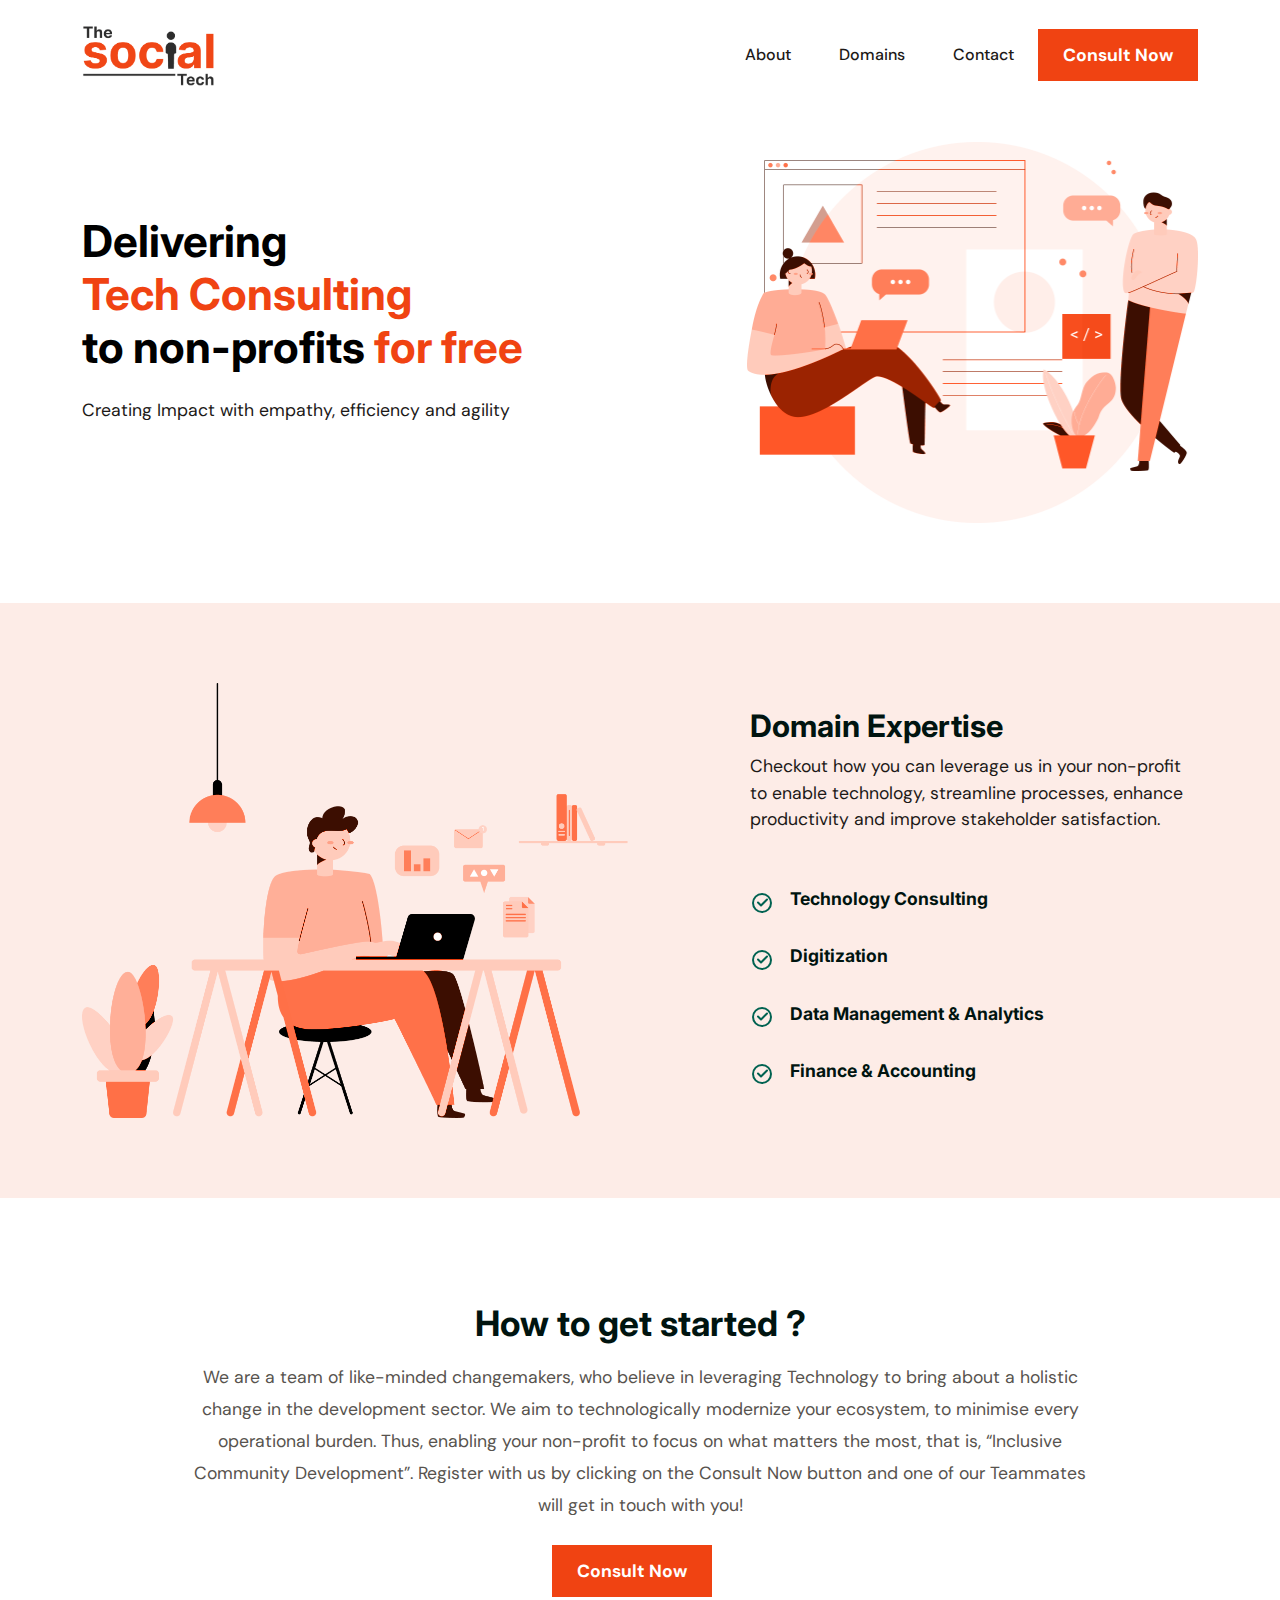
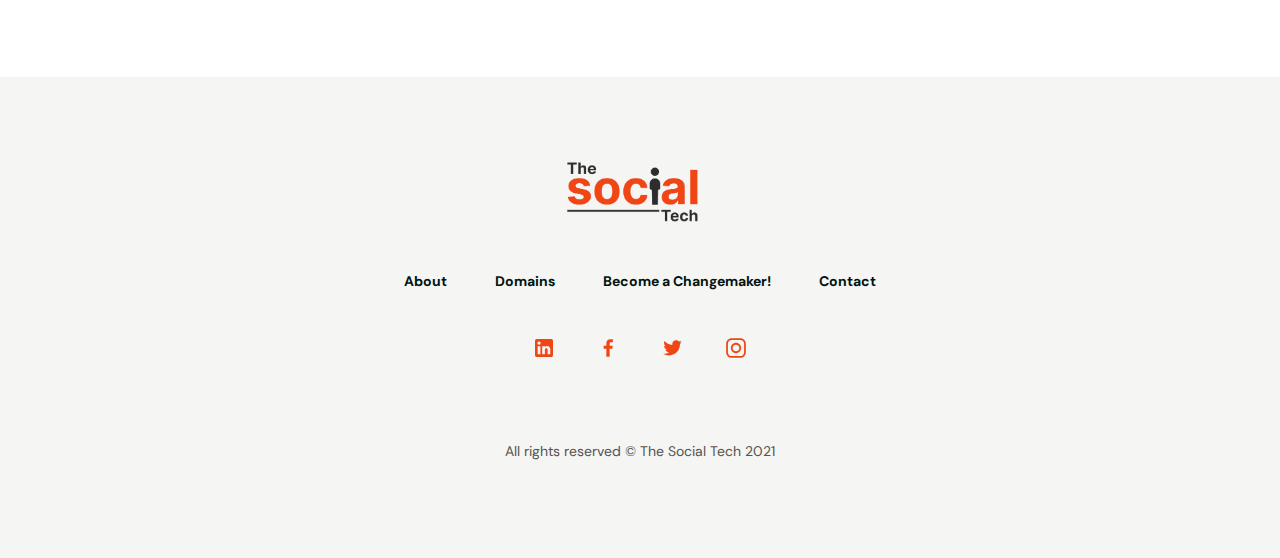
==== commit a8f61157: "Update index.html" ====
--- a/index.html
+++ b/index.html
@@ -160,10 +160,7 @@
           <div class="mw-4xl mx-auto text-center">
             
             <h2 class="mt-6 mb-4">How to get started ?</h2>
-            <p class="mb-6 mx-auto lh-lg text-muted">We are a community of like-minded changemakers, who strongly believe that Technology can bring about a 
-      positive change in the community. We are a team of problem solvers. We want to solve those issues that 
-      don’t let non-profits focus on their core area. Drop us a note by clicking on the Consult Now button and 
-      one of our Teammate will get in touch with you !
+            <p class="mb-6 mx-auto lh-lg text-muted">We are a team of like-minded changemakers, who believe in leveraging Technology to bring about a holistic change in the development sector. We aim to technologically modernize your ecosystem, to minimise every operational burden. Thus, enabling your non-profit to focus on what matters the most, that is, “Inclusive Community Development”. Register with us by clicking on the Consult Now button and one of our Teammates will get in touch with you!
       </p>
             <a class="btn btn-primary d-block d-md-inline-block mb-2 mb-md-0 mb-lg-0 me-md-4 btn-secondary" href="non-profit-consult-us.html">Consult Now</a>
           </div>
